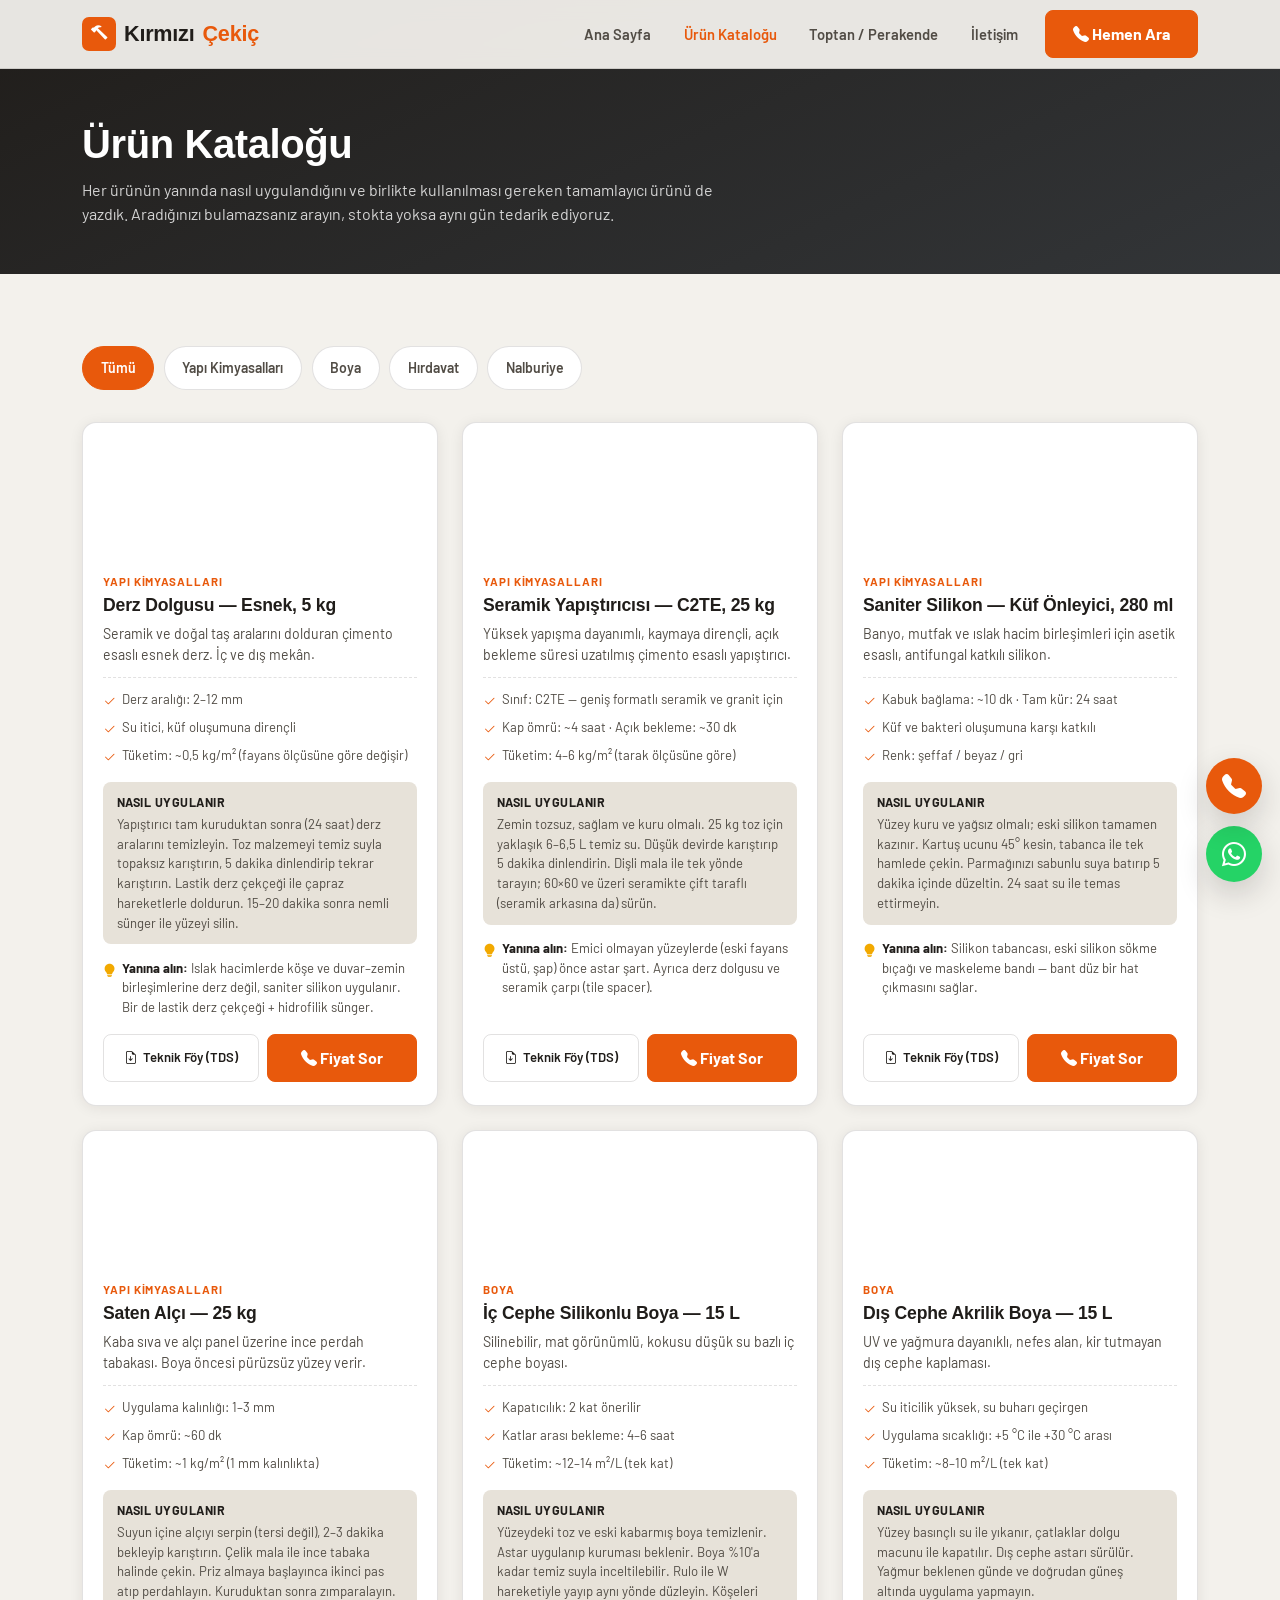
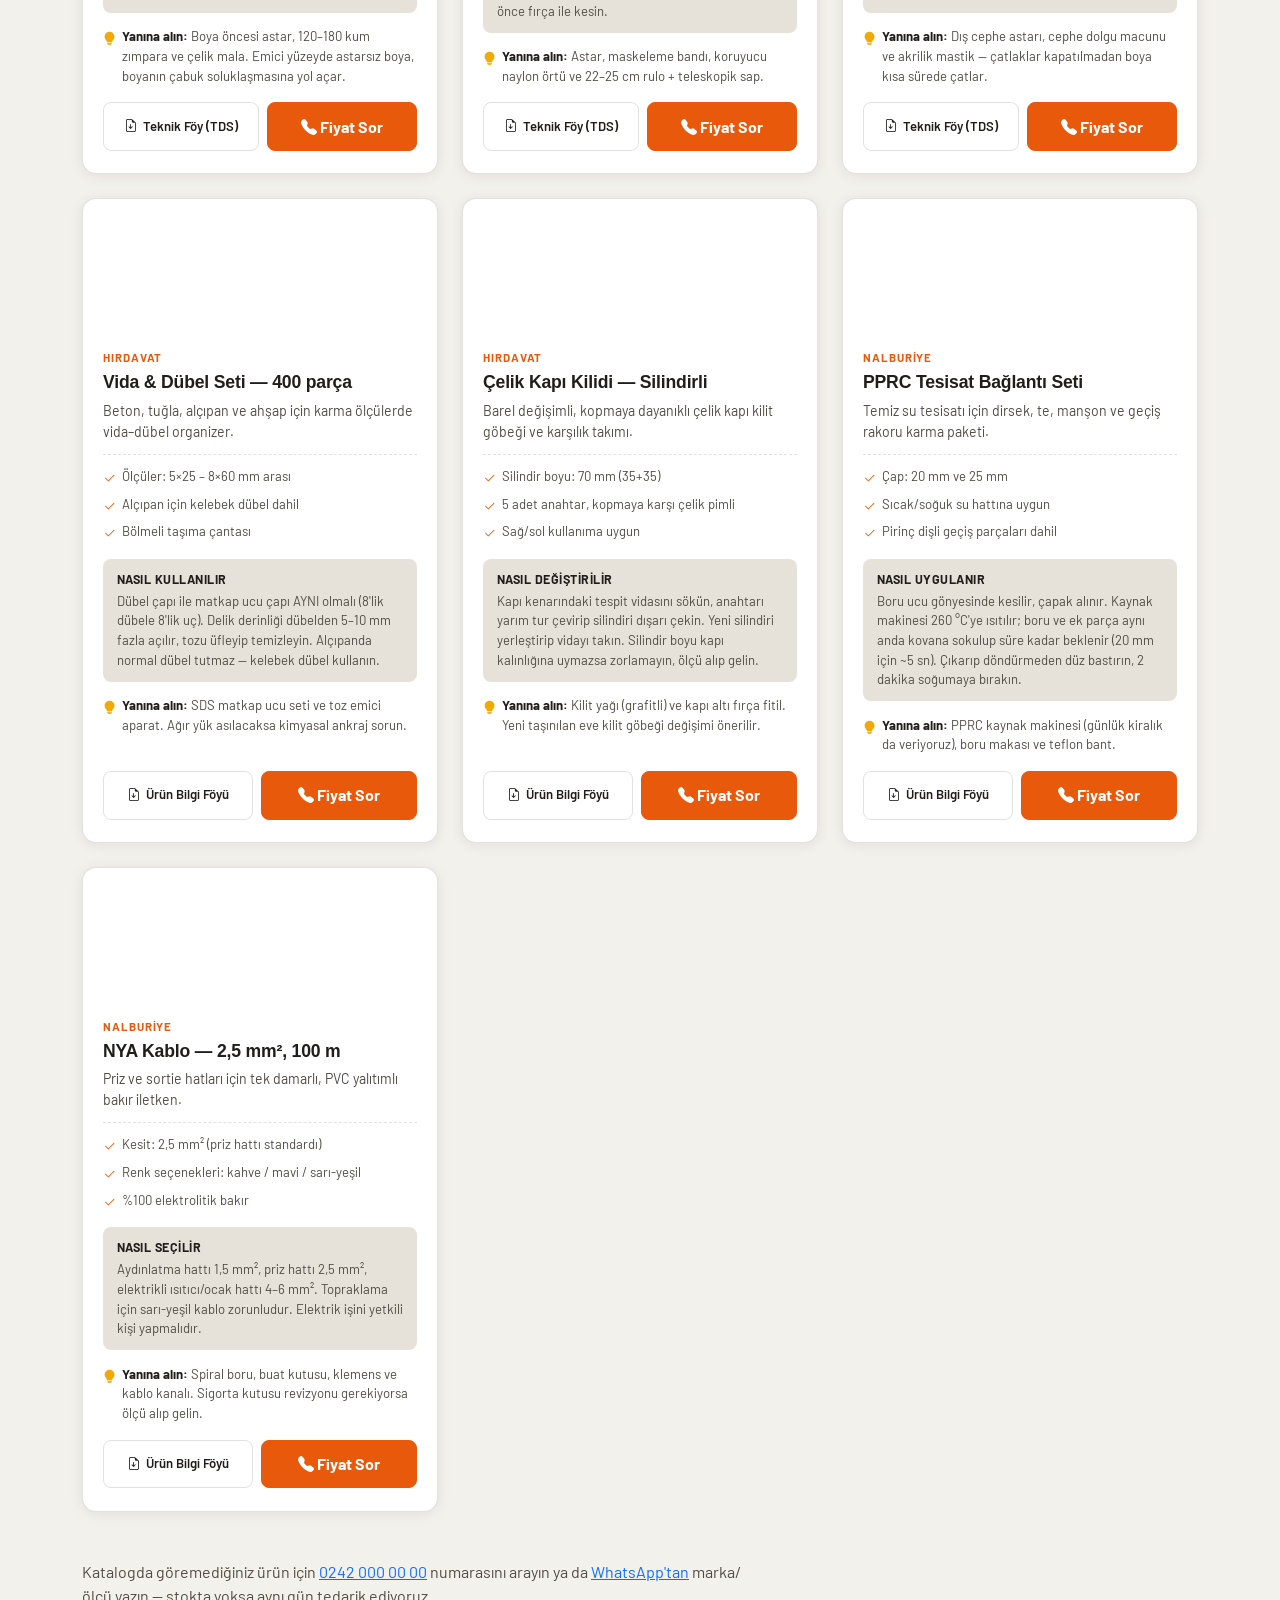
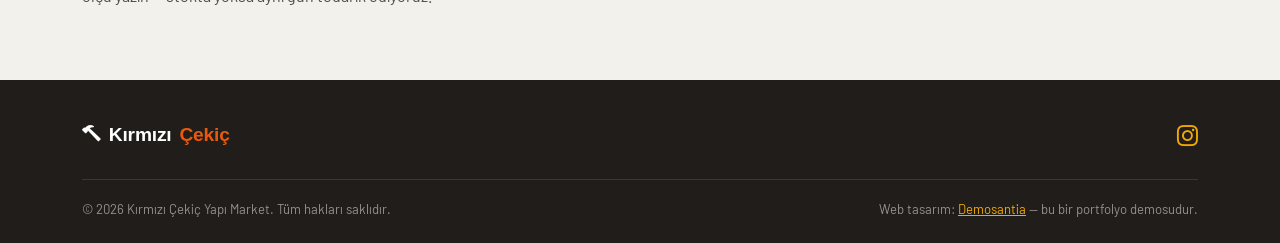
==== urunler.html @ 4e801d5c "Kirmizi Cekic Yapi Market — Standart paket demosu Demosantia portfolyo demosu, yapi malzemeleri / hi" ====
<!DOCTYPE html>
<html lang="tr">
<head>
  <!-- ============================================================
       ÜRÜN KATALOĞU — Standart paketin vitrini.
       Filtrelenebilir liste + her üründe kullanım talimatı +
       "yanına şunu da alın" çapraz satış önerisi.
       Filtre mantığı script.js "01" bölümünde (data-category).
       ============================================================ -->
  <meta charset="UTF-8" />
  <meta name="viewport" content="width=device-width, initial-scale=1.0" />
  <title>Ürün Kataloğu | Kırmızı Çekiç Yapı Market</title>
  <meta name="description" content="Yapı kimyasalları, boya, hırdavat ve nalburiye ürünleri. Her üründe kullanım talimatı, tüketim bilgisi ve birlikte kullanılan tamamlayıcı ürün önerisi." />
  <meta name="robots" content="index, follow" />
  <link rel="canonical" href="https://regular07.github.io/demo-yapimalzeme/urunler.html" />

  <meta property="og:type" content="website" />
  <meta property="og:site_name" content="Kırmızı Çekiç Yapı Market" />
  <meta property="og:title" content="Ürün Kataloğu | Kırmızı Çekiç Yapı Market" />
  <meta property="og:description" content="Yapı kimyasalları, boya, hırdavat ve nalburiye. Kullanım talimatlı ürün kataloğu." />
  <meta property="og:image" content="https://regular07.github.io/demo-yapimalzeme/assets/img/hero.jpg" />
  <meta property="og:url" content="https://regular07.github.io/demo-yapimalzeme/urunler.html" />
  <meta property="og:locale" content="tr_TR" />
  <meta name="twitter:card" content="summary_large_image" />
  <meta name="twitter:title" content="Ürün Kataloğu | Kırmızı Çekiç Yapı Market" />
  <meta name="twitter:description" content="Kullanım talimatlı yapı malzemesi kataloğu." />
  <meta name="twitter:image" content="https://regular07.github.io/demo-yapimalzeme/assets/img/hero.jpg" />

  <link rel="icon" href="data:image/svg+xml,%3Csvg xmlns='http://www.w3.org/2000/svg' viewBox='0 0 100 100'%3E%3Crect width='100' height='100' rx='20' fill='%23201d1a'/%3E%3Ctext x='50' y='68' font-size='54' text-anchor='middle' fill='%23e8590c' font-family='Georgia,serif'%3EK%3C/text%3E%3C/svg%3E" />

  <link href="https://cdn.jsdelivr.net/npm/bootstrap@5.3.3/dist/css/bootstrap.min.css" rel="stylesheet" />
  <link href="https://cdn.jsdelivr.net/npm/bootstrap-icons@1.11.3/font/bootstrap-icons.min.css" rel="stylesheet" />
  <link href="https://fonts.googleapis.com/css2?family=Barlow:wght@400;500;600;700;800&display=swap" rel="stylesheet" />
  <link rel="stylesheet" href="style.css?v=1" />
</head>
<body>

  <nav class="navbar navbar-expand-lg fixed-top" id="mainNavbar">
    <div class="container">
      <a class="navbar-brand" href="index.html"><span class="brand-icon"><i class="bi bi-hammer"></i></span>Kırmızı <span class="hl">Çekiç</span></a>
      <button class="navbar-toggler" type="button" data-bs-toggle="collapse"
              data-bs-target="#navbarContent" aria-controls="navbarContent"
              aria-expanded="false" aria-label="Menüyü aç/kapat">
        <span class="navbar-toggler-icon"></span>
      </button>
      <div class="collapse navbar-collapse" id="navbarContent">
        <ul class="navbar-nav ms-auto align-items-lg-center gap-lg-1">
          <li class="nav-item"><a class="nav-link" href="index.html">Ana Sayfa</a></li>
          <li class="nav-item"><a class="nav-link active" aria-current="page" href="urunler.html">Ürün Kataloğu</a></li>
          <li class="nav-item"><a class="nav-link" href="index.html#toptan-perakende">Toptan / Perakende</a></li>
          <li class="nav-item"><a class="nav-link" href="index.html#iletisim">İletişim</a></li>
          <li class="nav-item">
            <a class="btn btn-brand ms-lg-2" href="tel:+902420000000"><i class="bi bi-telephone-fill"></i> Hemen Ara</a>
          </li>
        </ul>
      </div>
    </div>
  </nav>

  <main id="icerik">

    <header class="page-head">
      <div class="container">
        <h1>Ürün Kataloğu</h1>
        <p>Her ürünün yanında nasıl uygulandığını ve birlikte kullanılması gereken tamamlayıcı ürünü de yazdık. Aradığınızı bulamazsanız arayın, stokta yoksa aynı gün tedarik ediyoruz.</p>
      </div>
    </header>

    <section class="section" id="katalog">
      <div class="container">

        <!-- Filtre çubuğu. data-filter değerleri script.js'teki kategorilerle birebir. -->
        <div class="filter-bar" role="group" aria-label="Ürün kategorisi filtresi">
          <button class="filter-btn active" data-filter="tumu">Tümü</button>
          <button class="filter-btn" data-filter="kimyasal">Yapı Kimyasalları</button>
          <button class="filter-btn" data-filter="boya">Boya</button>
          <button class="filter-btn" data-filter="hirdavat">Hırdavat</button>
          <button class="filter-btn" data-filter="nalbur">Nalburiye</button>
        </div>

        <div class="row g-4" id="urunListesi">

          <!-- ---------- YAPI KİMYASALLARI ---------- -->
          <div class="col-12 col-md-6 col-lg-4 product-col">
            <article class="product-card" data-category="kimyasal">
              <div class="product-visual"><i class="bi bi-grid-3x3-gap-fill"></i></div>
              <div class="product-body">
                <span class="product-cat-tag">Yapı Kimyasalları</span>
                <h2 class="product-name">Derz Dolgusu — Esnek, 5 kg</h2>
                <p class="product-desc">Seramik ve doğal taş aralarını dolduran çimento esaslı esnek derz. İç ve dış mekân.</p>
                <ul class="product-specs">
                  <li><i class="bi bi-check2"></i> Derz aralığı: 2–12 mm</li>
                  <li><i class="bi bi-check2"></i> Su itici, küf oluşumuna dirençli</li>
                  <li><i class="bi bi-check2"></i> Tüketim: ~0,5 kg/m² (fayans ölçüsüne göre değişir)</li>
                </ul>
                <div class="product-usage">
                  <strong>Nasıl uygulanır</strong>
                  Yapıştırıcı tam kuruduktan sonra (24 saat) derz aralarını temizleyin. Toz malzemeyi temiz suyla topaksız karıştırın, 5 dakika dinlendirip tekrar karıştırın. Lastik derz çekçeği ile çapraz hareketlerle doldurun. 15–20 dakika sonra nemli sünger ile yüzeyi silin.
                </div>
                <p class="cross-sell"><i class="bi bi-lightbulb-fill"></i> <span><strong>Yanına alın:</strong> Islak hacimlerde köşe ve duvar–zemin birleşimlerine derz değil, saniter silikon uygulanır. Bir de lastik derz çekçeği + hidrofilik sünger.</span></p>
                <div class="product-actions">
                  <button class="btn-tds" data-tds><i class="bi bi-file-earmark-arrow-down"></i> Teknik Föy (TDS)</button>
                  <a class="btn btn-brand flex-grow-1" href="tel:+902420000000"><i class="bi bi-telephone-fill"></i> Fiyat Sor</a>
                </div>
              </div>
            </article>
          </div>

          <div class="col-12 col-md-6 col-lg-4 product-col">
            <article class="product-card" data-category="kimyasal">
              <div class="product-visual"><i class="bi bi-bricks"></i></div>
              <div class="product-body">
                <span class="product-cat-tag">Yapı Kimyasalları</span>
                <h2 class="product-name">Seramik Yapıştırıcısı — C2TE, 25 kg</h2>
                <p class="product-desc">Yüksek yapışma dayanımlı, kaymaya dirençli, açık bekleme süresi uzatılmış çimento esaslı yapıştırıcı.</p>
                <ul class="product-specs">
                  <li><i class="bi bi-check2"></i> Sınıf: C2TE — geniş formatlı seramik ve granit için</li>
                  <li><i class="bi bi-check2"></i> Kap ömrü: ~4 saat · Açık bekleme: ~30 dk</li>
                  <li><i class="bi bi-check2"></i> Tüketim: 4–6 kg/m² (tarak ölçüsüne göre)</li>
                </ul>
                <div class="product-usage">
                  <strong>Nasıl uygulanır</strong>
                  Zemin tozsuz, sağlam ve kuru olmalı. 25 kg toz için yaklaşık 6–6,5 L temiz su. Düşük devirde karıştırıp 5 dakika dinlendirin. Dişli mala ile tek yönde tarayın; 60×60 ve üzeri seramikte çift taraflı (seramik arkasına da) sürün.
                </div>
                <p class="cross-sell"><i class="bi bi-lightbulb-fill"></i> <span><strong>Yanına alın:</strong> Emici olmayan yüzeylerde (eski fayans üstü, şap) önce astar şart. Ayrıca derz dolgusu ve seramik çarpı (tile spacer).</span></p>
                <div class="product-actions">
                  <button class="btn-tds" data-tds><i class="bi bi-file-earmark-arrow-down"></i> Teknik Föy (TDS)</button>
                  <a class="btn btn-brand flex-grow-1" href="tel:+902420000000"><i class="bi bi-telephone-fill"></i> Fiyat Sor</a>
                </div>
              </div>
            </article>
          </div>

          <div class="col-12 col-md-6 col-lg-4 product-col">
            <article class="product-card" data-category="kimyasal">
              <div class="product-visual"><i class="bi bi-droplet-half"></i></div>
              <div class="product-body">
                <span class="product-cat-tag">Yapı Kimyasalları</span>
                <h2 class="product-name">Saniter Silikon — Küf Önleyici, 280 ml</h2>
                <p class="product-desc">Banyo, mutfak ve ıslak hacim birleşimleri için asetik esaslı, antifungal katkılı silikon.</p>
                <ul class="product-specs">
                  <li><i class="bi bi-check2"></i> Kabuk bağlama: ~10 dk · Tam kür: 24 saat</li>
                  <li><i class="bi bi-check2"></i> Küf ve bakteri oluşumuna karşı katkılı</li>
                  <li><i class="bi bi-check2"></i> Renk: şeffaf / beyaz / gri</li>
                </ul>
                <div class="product-usage">
                  <strong>Nasıl uygulanır</strong>
                  Yüzey kuru ve yağsız olmalı; eski silikon tamamen kazınır. Kartuş ucunu 45° kesin, tabanca ile tek hamlede çekin. Parmağınızı sabunlu suya batırıp 5 dakika içinde düzeltin. 24 saat su ile temas ettirmeyin.
                </div>
                <p class="cross-sell"><i class="bi bi-lightbulb-fill"></i> <span><strong>Yanına alın:</strong> Silikon tabancası, eski silikon sökme bıçağı ve maskeleme bandı — bant düz bir hat çıkmasını sağlar.</span></p>
                <div class="product-actions">
                  <button class="btn-tds" data-tds><i class="bi bi-file-earmark-arrow-down"></i> Teknik Föy (TDS)</button>
                  <a class="btn btn-brand flex-grow-1" href="tel:+902420000000"><i class="bi bi-telephone-fill"></i> Fiyat Sor</a>
                </div>
              </div>
            </article>
          </div>

          <div class="col-12 col-md-6 col-lg-4 product-col">
            <article class="product-card" data-category="kimyasal">
              <div class="product-visual"><i class="bi bi-layers-fill"></i></div>
              <div class="product-body">
                <span class="product-cat-tag">Yapı Kimyasalları</span>
                <h2 class="product-name">Saten Alçı — 25 kg</h2>
                <p class="product-desc">Kaba sıva ve alçı panel üzerine ince perdah tabakası. Boya öncesi pürüzsüz yüzey verir.</p>
                <ul class="product-specs">
                  <li><i class="bi bi-check2"></i> Uygulama kalınlığı: 1–3 mm</li>
                  <li><i class="bi bi-check2"></i> Kap ömrü: ~60 dk</li>
                  <li><i class="bi bi-check2"></i> Tüketim: ~1 kg/m² (1 mm kalınlıkta)</li>
                </ul>
                <div class="product-usage">
                  <strong>Nasıl uygulanır</strong>
                  Suyun içine alçıyı serpin (tersi değil), 2–3 dakika bekleyip karıştırın. Çelik mala ile ince tabaka halinde çekin. Priz almaya başlayınca ikinci pas atıp perdahlayın. Kuruduktan sonra zımparalayın.
                </div>
                <p class="cross-sell"><i class="bi bi-lightbulb-fill"></i> <span><strong>Yanına alın:</strong> Boya öncesi astar, 120–180 kum zımpara ve çelik mala. Emici yüzeyde astarsız boya, boyanın çabuk soluklaşmasına yol açar.</span></p>
                <div class="product-actions">
                  <button class="btn-tds" data-tds><i class="bi bi-file-earmark-arrow-down"></i> Teknik Föy (TDS)</button>
                  <a class="btn btn-brand flex-grow-1" href="tel:+902420000000"><i class="bi bi-telephone-fill"></i> Fiyat Sor</a>
                </div>
              </div>
            </article>
          </div>

          <!-- ---------- BOYA ---------- -->
          <div class="col-12 col-md-6 col-lg-4 product-col">
            <article class="product-card" data-category="boya">
              <div class="product-visual"><i class="bi bi-paint-bucket"></i></div>
              <div class="product-body">
                <span class="product-cat-tag">Boya</span>
                <h2 class="product-name">İç Cephe Silikonlu Boya — 15 L</h2>
                <p class="product-desc">Silinebilir, mat görünümlü, kokusu düşük su bazlı iç cephe boyası.</p>
                <ul class="product-specs">
                  <li><i class="bi bi-check2"></i> Kapatıcılık: 2 kat önerilir</li>
                  <li><i class="bi bi-check2"></i> Katlar arası bekleme: 4–6 saat</li>
                  <li><i class="bi bi-check2"></i> Tüketim: ~12–14 m²/L (tek kat)</li>
                </ul>
                <div class="product-usage">
                  <strong>Nasıl uygulanır</strong>
                  Yüzeydeki toz ve eski kabarmış boya temizlenir. Astar uygulanıp kuruması beklenir. Boya %10'a kadar temiz suyla inceltilebilir. Rulo ile W hareketiyle yayıp aynı yönde düzleyin. Köşeleri önce fırça ile kesin.
                </div>
                <p class="cross-sell"><i class="bi bi-lightbulb-fill"></i> <span><strong>Yanına alın:</strong> Astar, maskeleme bandı, koruyucu naylon örtü ve 22–25 cm rulo + teleskopik sap.</span></p>
                <div class="product-actions">
                  <button class="btn-tds" data-tds><i class="bi bi-file-earmark-arrow-down"></i> Teknik Föy (TDS)</button>
                  <a class="btn btn-brand flex-grow-1" href="tel:+902420000000"><i class="bi bi-telephone-fill"></i> Fiyat Sor</a>
                </div>
              </div>
            </article>
          </div>

          <div class="col-12 col-md-6 col-lg-4 product-col">
            <article class="product-card" data-category="boya">
              <div class="product-visual"><i class="bi bi-brush-fill"></i></div>
              <div class="product-body">
                <span class="product-cat-tag">Boya</span>
                <h2 class="product-name">Dış Cephe Akrilik Boya — 15 L</h2>
                <p class="product-desc">UV ve yağmura dayanıklı, nefes alan, kir tutmayan dış cephe kaplaması.</p>
                <ul class="product-specs">
                  <li><i class="bi bi-check2"></i> Su iticilik yüksek, su buharı geçirgen</li>
                  <li><i class="bi bi-check2"></i> Uygulama sıcaklığı: +5 °C ile +30 °C arası</li>
                  <li><i class="bi bi-check2"></i> Tüketim: ~8–10 m²/L (tek kat)</li>
                </ul>
                <div class="product-usage">
                  <strong>Nasıl uygulanır</strong>
                  Yüzey basınçlı su ile yıkanır, çatlaklar dolgu macunu ile kapatılır. Dış cephe astarı sürülür. Yağmur beklenen günde ve doğrudan güneş altında uygulama yapmayın.
                </div>
                <p class="cross-sell"><i class="bi bi-lightbulb-fill"></i> <span><strong>Yanına alın:</strong> Dış cephe astarı, cephe dolgu macunu ve akrilik mastik — çatlaklar kapatılmadan boya kısa sürede çatlar.</span></p>
                <div class="product-actions">
                  <button class="btn-tds" data-tds><i class="bi bi-file-earmark-arrow-down"></i> Teknik Föy (TDS)</button>
                  <a class="btn btn-brand flex-grow-1" href="tel:+902420000000"><i class="bi bi-telephone-fill"></i> Fiyat Sor</a>
                </div>
              </div>
            </article>
          </div>

          <!-- ---------- HIRDAVAT ---------- -->
          <div class="col-12 col-md-6 col-lg-4 product-col">
            <article class="product-card" data-category="hirdavat">
              <div class="product-visual"><i class="bi bi-tools"></i></div>
              <div class="product-body">
                <span class="product-cat-tag">Hırdavat</span>
                <h2 class="product-name">Vida & Dübel Seti — 400 parça</h2>
                <p class="product-desc">Beton, tuğla, alçıpan ve ahşap için karma ölçülerde vida–dübel organizer.</p>
                <ul class="product-specs">
                  <li><i class="bi bi-check2"></i> Ölçüler: 5×25 – 8×60 mm arası</li>
                  <li><i class="bi bi-check2"></i> Alçıpan için kelebek dübel dahil</li>
                  <li><i class="bi bi-check2"></i> Bölmeli taşıma çantası</li>
                </ul>
                <div class="product-usage">
                  <strong>Nasıl kullanılır</strong>
                  Dübel çapı ile matkap ucu çapı AYNI olmalı (8'lik dübele 8'lik uç). Delik derinliği dübelden 5–10 mm fazla açılır, tozu üfleyip temizleyin. Alçıpanda normal dübel tutmaz — kelebek dübel kullanın.
                </div>
                <p class="cross-sell"><i class="bi bi-lightbulb-fill"></i> <span><strong>Yanına alın:</strong> SDS matkap ucu seti ve toz emici aparat. Ağır yük asılacaksa kimyasal ankraj sorun.</span></p>
                <div class="product-actions">
                  <button class="btn-tds" data-tds><i class="bi bi-file-earmark-arrow-down"></i> Ürün Bilgi Föyü</button>
                  <a class="btn btn-brand flex-grow-1" href="tel:+902420000000"><i class="bi bi-telephone-fill"></i> Fiyat Sor</a>
                </div>
              </div>
            </article>
          </div>

          <div class="col-12 col-md-6 col-lg-4 product-col">
            <article class="product-card" data-category="hirdavat">
              <div class="product-visual"><i class="bi bi-door-closed-fill"></i></div>
              <div class="product-body">
                <span class="product-cat-tag">Hırdavat</span>
                <h2 class="product-name">Çelik Kapı Kilidi — Silindirli</h2>
                <p class="product-desc">Barel değişimli, kopmaya dayanıklı çelik kapı kilit göbeği ve karşılık takımı.</p>
                <ul class="product-specs">
                  <li><i class="bi bi-check2"></i> Silindir boyu: 70 mm (35+35)</li>
                  <li><i class="bi bi-check2"></i> 5 adet anahtar, kopmaya karşı çelik pimli</li>
                  <li><i class="bi bi-check2"></i> Sağ/sol kullanıma uygun</li>
                </ul>
                <div class="product-usage">
                  <strong>Nasıl değiştirilir</strong>
                  Kapı kenarındaki tespit vidasını sökün, anahtarı yarım tur çevirip silindiri dışarı çekin. Yeni silindiri yerleştirip vidayı takın. Silindir boyu kapı kalınlığına uymazsa zorlamayın, ölçü alıp gelin.
                </div>
                <p class="cross-sell"><i class="bi bi-lightbulb-fill"></i> <span><strong>Yanına alın:</strong> Kilit yağı (grafitli) ve kapı altı fırça fitil. Yeni taşınılan eve kilit göbeği değişimi önerilir.</span></p>
                <div class="product-actions">
                  <button class="btn-tds" data-tds><i class="bi bi-file-earmark-arrow-down"></i> Ürün Bilgi Föyü</button>
                  <a class="btn btn-brand flex-grow-1" href="tel:+902420000000"><i class="bi bi-telephone-fill"></i> Fiyat Sor</a>
                </div>
              </div>
            </article>
          </div>

          <!-- ---------- NALBURİYE ---------- -->
          <div class="col-12 col-md-6 col-lg-4 product-col">
            <article class="product-card" data-category="nalbur">
              <div class="product-visual"><i class="bi bi-wrench-adjustable"></i></div>
              <div class="product-body">
                <span class="product-cat-tag">Nalburiye</span>
                <h2 class="product-name">PPRC Tesisat Bağlantı Seti</h2>
                <p class="product-desc">Temiz su tesisatı için dirsek, te, manşon ve geçiş rakoru karma paketi.</p>
                <ul class="product-specs">
                  <li><i class="bi bi-check2"></i> Çap: 20 mm ve 25 mm</li>
                  <li><i class="bi bi-check2"></i> Sıcak/soğuk su hattına uygun</li>
                  <li><i class="bi bi-check2"></i> Pirinç dişli geçiş parçaları dahil</li>
                </ul>
                <div class="product-usage">
                  <strong>Nasıl uygulanır</strong>
                  Boru ucu gönyesinde kesilir, çapak alınır. Kaynak makinesi 260 °C'ye ısıtılır; boru ve ek parça aynı anda kovana sokulup süre kadar beklenir (20 mm için ~5 sn). Çıkarıp döndürmeden düz bastırın, 2 dakika soğumaya bırakın.
                </div>
                <p class="cross-sell"><i class="bi bi-lightbulb-fill"></i> <span><strong>Yanına alın:</strong> PPRC kaynak makinesi (günlük kiralık da veriyoruz), boru makası ve teflon bant.</span></p>
                <div class="product-actions">
                  <button class="btn-tds" data-tds><i class="bi bi-file-earmark-arrow-down"></i> Ürün Bilgi Föyü</button>
                  <a class="btn btn-brand flex-grow-1" href="tel:+902420000000"><i class="bi bi-telephone-fill"></i> Fiyat Sor</a>
                </div>
              </div>
            </article>
          </div>

          <div class="col-12 col-md-6 col-lg-4 product-col">
            <article class="product-card" data-category="nalbur">
              <div class="product-visual"><i class="bi bi-lightning-charge-fill"></i></div>
              <div class="product-body">
                <span class="product-cat-tag">Nalburiye</span>
                <h2 class="product-name">NYA Kablo — 2,5 mm², 100 m</h2>
                <p class="product-desc">Priz ve sortie hatları için tek damarlı, PVC yalıtımlı bakır iletken.</p>
                <ul class="product-specs">
                  <li><i class="bi bi-check2"></i> Kesit: 2,5 mm² (priz hattı standardı)</li>
                  <li><i class="bi bi-check2"></i> Renk seçenekleri: kahve / mavi / sarı-yeşil</li>
                  <li><i class="bi bi-check2"></i> %100 elektrolitik bakır</li>
                </ul>
                <div class="product-usage">
                  <strong>Nasıl seçilir</strong>
                  Aydınlatma hattı 1,5 mm², priz hattı 2,5 mm², elektrikli ısıtıcı/ocak hattı 4–6 mm². Topraklama için sarı-yeşil kablo zorunludur. Elektrik işini yetkili kişi yapmalıdır.
                </div>
                <p class="cross-sell"><i class="bi bi-lightbulb-fill"></i> <span><strong>Yanına alın:</strong> Spiral boru, buat kutusu, klemens ve kablo kanalı. Sigorta kutusu revizyonu gerekiyorsa ölçü alıp gelin.</span></p>
                <div class="product-actions">
                  <button class="btn-tds" data-tds><i class="bi bi-file-earmark-arrow-down"></i> Ürün Bilgi Föyü</button>
                  <a class="btn btn-brand flex-grow-1" href="tel:+902420000000"><i class="bi bi-telephone-fill"></i> Fiyat Sor</a>
                </div>
              </div>
            </article>
          </div>

        </div>

        <p class="sec-lead mt-5 mb-0">
          Katalogda göremediğiniz ürün için <a href="tel:+902420000000">0242 000 00 00</a> numarasını arayın ya da
          <a href="https://wa.me/905350000000" target="_blank" rel="noopener">WhatsApp'tan</a> marka/ölçü yazın —
          stokta yoksa aynı gün tedarik ediyoruz.
        </p>

      </div>
    </section>

  </main>

  <footer id="footer">
    <div class="container">
      <div class="row g-3 align-items-center">
        <div class="col-12 col-md-6">
          <span class="footer-brand"><i class="bi bi-hammer"></i> Kırmızı <span class="hl">Çekiç</span></span>
        </div>
        <div class="col-12 col-md-6 text-md-end">
          <a href="https://instagram.com/" target="_blank" rel="noopener" aria-label="Instagram" class="text-decoration-none" style="color: var(--yellow); font-size: 1.3rem;"><i class="bi bi-instagram"></i></a>
        </div>
      </div>
      <div class="footer-bottom">
        <span>© 2026 Kırmızı Çekiç Yapı Market. Tüm hakları saklıdır.</span>
        <span>Web tasarım: <a href="#" style="color: var(--yellow);">Demosantia</a> — bu bir portfolyo demosudur.</span>
      </div>
    </div>
  </footer>

  <!-- Sağ altta sabit hızlı erişim butonları -->
  <a href="https://wa.me/905350000000" target="_blank" rel="noopener" id="whatsappFab" aria-label="WhatsApp ile yaz">
    <i class="bi bi-whatsapp"></i>
  </a>
  <a href="tel:+902420000000" id="callFab" aria-label="Hemen ara">
    <i class="bi bi-telephone-fill"></i>
  </a>
  <button id="scrollTop" aria-label="Yukarı çık"><i class="bi bi-arrow-up"></i></button>

  <!-- Teknik föy butonuna basılınca çıkan demo uyarısı -->
  <div class="toast-container position-fixed bottom-0 start-50 translate-middle-x p-3">
    <div id="demoToast" class="toast align-items-center text-bg-dark border-0" role="alert" aria-live="assertive" aria-atomic="true">
      <div class="d-flex">
        <div class="toast-body"><i class="bi bi-info-circle-fill" style="color: var(--yellow);"></i> Demo sitede dosya bağlı değildir.</div>
        <button type="button" class="btn-close btn-close-white me-2 m-auto" data-bs-dismiss="toast" aria-label="Kapat"></button>
      </div>
    </div>
  </div>

  <script src="https://cdn.jsdelivr.net/npm/bootstrap@5.3.3/dist/js/bootstrap.bundle.min.js"></script>
  <script src="script.js"></script>
</body>
</html>
---- style.css ----
/* ============================================================
   Kırmızı Çekiç Yapı Market — style.css
   Bootstrap 5.3 CDN üzerine kurulu, "Standart paket" teması.
   Sıra: bu dosya HTML'lerde bootstrap.min.css'ten SONRA yüklenir,
   böylece kurallarımız Bootstrap varsayılanlarını ezebilir.

   İÇİNDEKİLER
   01. Renk & font değişkenleri
   02. Taşma önleme (mobil yatay scroll kesin engellensin)
   03. Navbar
   04. Hero
   05. Hakkımızda / güven rozetleri
   06. Kategori kartları
   07. Ürün kataloğu + filtre butonları
   08. Toptan / Perakende sekmeleri
   09. İletişim / footer
   10. Sabit butonlar (WhatsApp / Ara / scroll-top)
   11. Toast bildirimi (TDS indirme demo uyarısı)
   12. Sayfa başlığı (iç sayfalar) + responsive ince ayarlar
   ============================================================ */

/* ============================================================
   01. Renk & Font Değişkenleri
   Kimlik: endüstriyel / hırdavat. Çelik grisi zemin + güvenlik
   turuncusu vurgu. Sarı sadece ufak "dikkat" detaylarında.
   ============================================================ */
:root {
  --ink: #201d1a;          /* neredeyse siyah, sıcak antrasit */
  --steel: #3a3f44;        /* çelik gri */
  --steel-light: #5a6067;
  --orange: #e8590c;       /* ana vurgu rengi — güvenlik turuncusu */
  --orange-dark: #c94a08;
  --yellow: #f2a900;       /* ikincil vurgu — dikkat sarısı, az kullan */
  --bg: #f3f1ec;           /* zemin — sıcak beton grisi */
  --bg-2: #e7e2d9;
  --paper: #ffffff;
  --txt-mid: #514c45;
  --txt-light: #857e73;
  --border: rgba(32, 29, 26, 0.13);
  --radius: 14px;
  --radius-sm: 8px;
  --shadow-sm: 0 2px 14px rgba(32, 29, 26, 0.08);
  --shadow-md: 0 12px 30px rgba(32, 29, 26, 0.18);
  --tr: 0.25s ease;

  --bs-primary: var(--orange);
  --bs-primary-rgb: 232, 89, 12;
  --bs-body-font-family: 'Barlow', sans-serif;
  --bs-body-color: var(--ink);
  --bs-link-color: var(--orange);
  --bs-link-hover-color: var(--orange-dark);
}

h1, h2, h3, .navbar-brand, .footer-brand {
  font-family: 'Barlow Condensed', sans-serif;
  font-weight: 700;
  letter-spacing: -0.01em;
}

/* ============================================================
   02. Taşma Önleme
   box-sizing + html/body overflow-x:hidden ikilisi: dar ekranda
   (360px/390px) yatay kaydırma çubuğu KESİNLİKLE çıkmasın diye.
   ============================================================ */
*, *::before, *::after { box-sizing: border-box; }

html {
  scroll-behavior: smooth;
  width: 100%;
  overflow-x: hidden;
}
body {
  overflow-x: hidden;
  width: 100%;
  position: relative;
  background: var(--bg);
}
img { max-width: 100%; height: auto; }

.section { padding: 4.5rem 0; }
.section.alt { background: var(--bg-2); }

.sec-eyebrow {
  font-size: 0.78rem;
  letter-spacing: 0.14em;
  text-transform: uppercase;
  color: var(--orange);
  font-weight: 700;
  margin-bottom: 0.5rem;
}
.sec-title {
  font-size: clamp(1.7rem, 4vw, 2.4rem);
  margin-bottom: 1.5rem;
}
.sec-lead { color: var(--txt-mid); max-width: 660px; }

.btn-brand {
  background: var(--orange);
  border-color: var(--orange);
  color: #fff;
  font-weight: 700;
  border-radius: 8px;
  padding: 0.7rem 1.7rem;
  min-height: 44px;
  transition: transform var(--tr), box-shadow var(--tr), background var(--tr);
}
.btn-brand:hover {
  background: var(--orange-dark);
  border-color: var(--orange-dark);
  color: #fff;
  transform: translateY(-2px);
  box-shadow: var(--shadow-md);
}
.btn-outline-brand {
  border: 1.5px solid rgba(255,255,255,0.75);
  color: #fff;
  border-radius: 8px;
  padding: 0.7rem 1.7rem;
  min-height: 44px;
  font-weight: 700;
  transition: all var(--tr);
}
.btn-outline-brand:hover { background: rgba(255,255,255,0.14); color: #fff; }

.btn-ghost-dark {
  border: 1.5px solid var(--border);
  color: var(--ink);
  border-radius: 8px;
  padding: 0.6rem 1.3rem;
  min-height: 44px;
  font-weight: 600;
  background: transparent;
  transition: all var(--tr);
}
.btn-ghost-dark:hover { background: var(--ink); color: #fff; border-color: var(--ink); }

/* ============================================================
   03. Navbar
   ============================================================ */
#mainNavbar {
  background: rgba(243, 241, 236, 0.95);
  backdrop-filter: blur(10px);
  -webkit-backdrop-filter: blur(10px);
  border-bottom: 1px solid var(--border);
  padding: 0.6rem 0;
  overflow-x: hidden;
  max-width: 100vw;
}
#mainNavbar .container { min-width: 0; }

.navbar-brand {
  font-weight: 800;
  font-size: 1.35rem;
  color: var(--ink) !important;
  min-width: 0;
  display: flex;
  align-items: center;
  gap: 0.5rem;
  overflow: hidden;
  text-overflow: ellipsis;
}
.navbar-brand .brand-icon {
  display: inline-flex;
  align-items: center;
  justify-content: center;
  width: 34px; height: 34px;
  border-radius: 7px;
  background: var(--orange);
  color: #fff;
  font-size: 1.05rem;
  flex-shrink: 0;
}
.navbar-brand span.hl { color: var(--orange); }

.navbar-nav .nav-link {
  color: var(--txt-mid);
  font-weight: 600;
  font-size: 0.92rem;
  padding: 0.6rem 0.9rem !important;
}
.navbar-nav .nav-link:hover,
.navbar-nav .nav-link.active { color: var(--orange); }

@media (max-width: 991.98px) {
  .navbar-collapse {
    background: var(--paper);
    margin-top: 0.75rem;
    padding: 0.5rem 1rem 1rem;
    border-radius: var(--radius-sm);
    box-shadow: var(--shadow-sm);
  }
  .navbar-nav .btn-brand { margin-top: 0.5rem; display: inline-block; }
}

/* ============================================================
   04. Hero
   Su an FOTOGRAFSIZ calisiyor: gradyan + doku deseni yeterli.
   GORSEL EKLEMEK ICIN: assets/img/hero.jpg dosyasini koy ve
   asagidaki background-image satirinin sonuna
       , url('assets/img/hero.jpg')
   ekle. (Dosya yokken url() birakmak tarayici konsoluna 404
   yaziyordu — demo musteriye gosterildigi icin temizlendi.)
   ============================================================ */
#hero {
  position: relative;
  min-height: 88vh;
  min-height: 88svh;
  display: flex;
  align-items: center;
  overflow: hidden;
  padding: 7rem 0 4rem;
  margin: 0;
  background-color: var(--ink);
  background-image:
    linear-gradient(155deg, rgba(32,29,26,0.94), rgba(58,63,68,0.88) 55%, rgba(232,89,12,0.55) 140%);
  background-size: cover;
  background-position: center 40%;
  background-repeat: no-repeat;
  background-blend-mode: normal;
}
@media (max-width: 600px) {
  #hero { min-height: 100svh; }
}
.hero-overlay {
  position: absolute;
  inset: 0;
  z-index: 1;
  background:
    repeating-linear-gradient(135deg, rgba(255,255,255,0.03) 0 2px, transparent 2px 26px);
  pointer-events: none;
}
.hero-inner { position: relative; z-index: 2; max-width: 700px; }
.eyebrow {
  color: var(--yellow);
  font-size: 0.85rem;
  letter-spacing: 0.12em;
  margin-bottom: 1rem;
  font-weight: 700;
  text-transform: uppercase;
  display: inline-flex;
  align-items: center;
  gap: 0.4rem;
}
.hero-title { color: #fff; font-size: clamp(2rem, 6vw, 3.5rem); margin-bottom: 1.1rem; }
.hero-title .hl { color: var(--orange); }
.hero-sub { color: rgba(255,255,255,0.86); font-size: 1.08rem; max-width: 560px; margin-bottom: 2rem; }
.hero-btns { display: flex; flex-wrap: wrap; gap: 0.9rem; margin-bottom: 1.75rem; }
.hero-badges { display: flex; flex-wrap: wrap; gap: 0.6rem 1.4rem; }
.hero-badge { color: rgba(255,255,255,0.82); font-size: 0.88rem; display: inline-flex; align-items: center; gap: 0.4rem; }
.hero-badge i { color: var(--yellow); }

/* ============================================================
   05. Hakkımızda / Güven rozetleri
   ============================================================ */
.about-stats { display: flex; flex-wrap: wrap; gap: 2rem; margin-top: 1.5rem; }
.about-stat strong { display: block; font-family: 'Barlow Condensed', sans-serif; font-size: 1.9rem; color: var(--orange); font-weight: 800; }
.about-stat span { color: var(--txt-mid); font-size: 0.88rem; }

.about-visual {
  border-radius: var(--radius);
  overflow: hidden;
  background: linear-gradient(155deg, var(--steel), var(--ink) 130%);
  min-height: 260px;
  display: flex;
  align-items: center;
  justify-content: center;
  color: #fff;
  padding: 2rem;
  text-align: center;
  position: relative;
}
.about-visual::before {
  content: '';
  position: absolute; inset: 0;
  background: repeating-linear-gradient(45deg, rgba(232,89,12,0.12) 0 10px, transparent 10px 20px);
}
.about-visual .quote-mark { font-family: 'Barlow Condensed', sans-serif; font-size: 3.5rem; line-height: 1; color: var(--orange); position: relative; }
.about-visual p { font-size: 1.15rem; margin-top: 0.5rem; position: relative; font-weight: 500; }

/* ============================================================
   06. Kategori Kartları
   ============================================================ */
.cat-card {
  background: var(--paper);
  border: 1px solid var(--border);
  border-radius: var(--radius);
  padding: 1.75rem;
  height: 100%;
  transition: transform var(--tr), box-shadow var(--tr);
  text-decoration: none;
  display: block;
  color: var(--ink);
}
.cat-card:hover { transform: translateY(-4px); box-shadow: var(--shadow-md); color: var(--ink); }
.cat-icon {
  width: 54px; height: 54px;
  border-radius: 12px;
  display: flex; align-items: center; justify-content: center;
  font-size: 1.5rem;
  color: #fff;
  margin-bottom: 1rem;
}
.cat-card h3 { font-size: 1.25rem; margin-bottom: 0.5rem; }
.cat-card p { color: var(--txt-mid); font-size: 0.9rem; margin-bottom: 0; }
.cat-kimyasal .cat-icon { background: linear-gradient(150deg, var(--orange), var(--orange-dark)); }
.cat-boya .cat-icon { background: linear-gradient(150deg, #2f80c4, #1c5c92); }
.cat-hirdavat .cat-icon { background: linear-gradient(150deg, var(--steel), var(--ink)); }
.cat-nalbur .cat-icon { background: linear-gradient(150deg, var(--yellow), #c98700); }

/* ============================================================
   07. Ürün Kataloğu + Filtre Butonları
   ============================================================ */
.filter-bar {
  display: flex;
  flex-wrap: wrap;
  gap: 0.6rem;
  margin-bottom: 2rem;
}
.filter-btn {
  border: 1.5px solid var(--border);
  background: var(--paper);
  color: var(--txt-mid);
  padding: 0.55rem 1.1rem;
  border-radius: 50px;
  font-weight: 600;
  font-size: 0.88rem;
  min-height: 44px;
  transition: all var(--tr);
  cursor: pointer;
}
.filter-btn:hover { border-color: var(--orange); color: var(--orange); }
.filter-btn.active { background: var(--orange); border-color: var(--orange); color: #fff; }

.product-card {
  background: var(--paper);
  border: 1px solid var(--border);
  border-radius: var(--radius);
  overflow: hidden;
  height: 100%;
  display: flex;
  flex-direction: column;
  box-shadow: var(--shadow-sm);
  transition: box-shadow var(--tr), transform var(--tr);
}
.product-card:hover { box-shadow: var(--shadow-md); transform: translateY(-3px); }

.product-visual {
  height: 130px;
  position: relative;
  display: flex;
  align-items: center;
  justify-content: center;
  color: #fff;
  font-size: 2.1rem;
  overflow: hidden;
}
.product-visual::before {
  content: '';
  position: absolute; inset: 0;
  opacity: 0.95;
}
.product-visual i { position: relative; z-index: 1; }
.pv-kimyasal::before { background: linear-gradient(150deg, var(--orange), var(--orange-dark) 130%); }
.pv-boya::before { background: linear-gradient(150deg, #2f80c4, #163f61 130%); }
.pv-hirdavat::before { background: repeating-linear-gradient(135deg, var(--steel), var(--steel) 16px, #2b2f33 16px, #2b2f33 32px); }
.pv-nalbur::before { background: linear-gradient(150deg, var(--yellow), #a76d00 130%); }

.product-body { padding: 1.25rem 1.25rem 1.4rem; display: flex; flex-direction: column; flex-grow: 1; }
.product-cat-tag {
  font-size: 0.72rem;
  text-transform: uppercase;
  letter-spacing: 0.08em;
  font-weight: 700;
  color: var(--orange);
  margin-bottom: 0.35rem;
}
.product-name { font-size: 1.1rem; font-weight: 700; margin-bottom: 0.4rem; color: var(--ink); }
.product-desc { color: var(--txt-mid); font-size: 0.88rem; margin-bottom: 0.75rem; }

.product-specs {
  list-style: none;
  padding: 0;
  margin: 0 0 0.9rem;
  font-size: 0.82rem;
  color: var(--txt-mid);
  border-top: 1px dashed var(--border);
  padding-top: 0.75rem;
}
.product-specs li { display: flex; gap: 0.4rem; margin-bottom: 0.35rem; }
.product-specs li i { color: var(--orange); flex-shrink: 0; margin-top: 0.15rem; }
.product-specs li:last-child { margin-bottom: 0; }

.product-usage {
  background: var(--bg-2);
  border-radius: var(--radius-sm);
  padding: 0.7rem 0.85rem;
  font-size: 0.82rem;
  color: var(--txt-mid);
  margin-bottom: 0.9rem;
}
.product-usage strong { color: var(--ink); display: block; margin-bottom: 0.2rem; font-size: 0.78rem; text-transform: uppercase; letter-spacing: 0.04em; }

.cross-sell {
  font-size: 0.82rem;
  color: var(--txt-mid);
  margin-bottom: 1rem;
  display: flex;
  align-items: flex-start;
  gap: 0.4rem;
}
.cross-sell i { color: var(--yellow); margin-top: 0.15rem; flex-shrink: 0; }
.cross-sell strong { color: var(--ink); }

.product-actions { margin-top: auto; display: flex; flex-wrap: wrap; gap: 0.5rem; }
.btn-tds {
  border: 1.5px solid var(--border);
  background: transparent;
  color: var(--ink);
  padding: 0.55rem 0.9rem;
  border-radius: var(--radius-sm);
  font-weight: 600;
  font-size: 0.82rem;
  min-height: 44px;
  display: inline-flex;
  align-items: center;
  gap: 0.4rem;
  transition: all var(--tr);
  cursor: pointer;
  flex: 1 1 auto;
  justify-content: center;
}
.btn-tds:hover { border-color: var(--orange); color: var(--orange); }

/* ============================================================
   08. Toptan / Perakende Sekmeleri
   ============================================================ */
.trade-tabs { display: flex; gap: 0.6rem; margin-bottom: 1.75rem; flex-wrap: wrap; }
.trade-tab-btn {
  border: 1.5px solid var(--border);
  background: var(--paper);
  color: var(--txt-mid);
  padding: 0.65rem 1.4rem;
  border-radius: 50px;
  font-weight: 700;
  min-height: 44px;
  cursor: pointer;
  transition: all var(--tr);
}
.trade-tab-btn.active { background: var(--ink); border-color: var(--ink); color: #fff; }

.trade-panel {
  background: var(--paper);
  border: 1px solid var(--border);
  border-radius: var(--radius);
  padding: 2rem;
  box-shadow: var(--shadow-sm);
}
.trade-panel[hidden] { display: none; }
.trade-panel ul { padding-left: 1.2rem; color: var(--txt-mid); margin-bottom: 1.25rem; }
.trade-panel ul li { margin-bottom: 0.5rem; }
.trade-panel h3 { font-size: 1.35rem; margin-bottom: 0.75rem; }

/* ============================================================
   09. İletişim / Footer
   ============================================================ */
.contact-panel {
  background: var(--steel);
  color: var(--bg);
  border-radius: var(--radius);
  padding: 2.25rem;
}
.contact-panel h2 { color: #fff; }
.contact-list { list-style: none; padding: 0; margin: 1.25rem 0 1.75rem; }
.contact-list li { margin-bottom: 0.9rem; display: flex; align-items: center; gap: 0.7rem; color: rgba(243,241,236,0.88); }
.contact-list a { color: var(--yellow); font-weight: 600; }
.contact-list i { color: var(--yellow); width: 1.2em; text-align: center; }

.contact-cta { display: flex; flex-wrap: wrap; gap: 0.9rem; }

.map-frame {
  border-radius: var(--radius);
  overflow: hidden;
  border: 1px solid var(--border);
  box-shadow: var(--shadow-sm);
  min-height: 260px;
}
.map-frame iframe { width: 100%; height: 100%; min-height: 260px; border: 0; display: block; }

.hours-list { list-style: none; padding: 0; margin: 0; }
.hours-list li {
  display: flex;
  justify-content: space-between;
  padding: 0.6rem 0;
  border-bottom: 1px dashed var(--border);
  color: var(--txt-mid);
}
.hours-list li:last-child { border-bottom: none; }
.hours-list li strong { color: var(--ink); }
.hours-list li.today { color: var(--orange); font-weight: 700; }

#footer { background: var(--ink); color: var(--bg-2); padding: 2.5rem 0 1.5rem; }
.footer-brand { font-size: 1.2rem; color: #fff; font-weight: 800; display: inline-flex; align-items: center; gap: 0.5rem; }
.footer-brand span.hl { color: var(--orange); }
.footer-bottom {
  border-top: 1px solid rgba(243,241,236,0.12);
  margin-top: 1.75rem;
  padding-top: 1.25rem;
  display: flex;
  flex-wrap: wrap;
  justify-content: space-between;
  gap: 0.6rem;
  font-size: 0.82rem;
  color: rgba(243,241,236,0.55);
}

/* ============================================================
   10. Sabit Butonlar
   ============================================================ */
#whatsappFab, #callFab {
  position: fixed;
  right: 1.1rem;
  width: 56px; height: 56px;
  border-radius: 50%;
  display: flex; align-items: center; justify-content: center;
  font-size: 1.5rem;
  z-index: 999;
  box-shadow: var(--shadow-md);
  transition: transform var(--tr);
  color: #fff;
}
#whatsappFab { bottom: 1.1rem; background: #25d366; }
#callFab { bottom: 5.4rem; background: var(--orange); }
#whatsappFab:hover, #callFab:hover { color: #fff; transform: scale(1.07); }

#scrollTop {
  position: fixed;
  right: 1.1rem;
  bottom: 9.6rem;
  width: 42px; height: 42px;
  background: var(--ink);
  color: #fff;
  border: none;
  border-radius: 50%;
  display: none;
  align-items: center; justify-content: center;
  z-index: 998;
  box-shadow: var(--shadow-sm);
}
#scrollTop.visible { display: flex; }

/* ============================================================
   11. Toast Bildirimi (TDS indirme demo uyarısı)
   Bootstrap toast bileşeni kullanılıyor, JS ile tetikleniyor.
   ============================================================ */
.toast-container { z-index: 1080; }

/* ============================================================
   12. Sayfa Başlığı (iç sayfalar) + Responsive İnce Ayarlar
   ============================================================ */
.page-head {
  background: linear-gradient(155deg, var(--ink), var(--steel) 140%);
  color: #fff;
  padding: 7.5rem 0 3rem;
}
.page-head h1 { color: #fff; margin-bottom: 0.6rem; }
.page-head p { color: rgba(255,255,255,0.8); max-width: 640px; margin-bottom: 0; }
.breadcrumb-link { color: var(--yellow); font-weight: 600; text-decoration: none; font-size: 0.9rem; }
.breadcrumb-link:hover { color: #fff; }

@media (max-width: 480px) {
  .section { padding: 3.25rem 0; }
  #hero { padding: 6rem 0 3rem; }
  .hero-btns .btn { flex: 1 1 auto; text-align: center; }
  .page-head { padding: 6.5rem 0 2.5rem; }
  #whatsappFab, #callFab { width: 50px; height: 50px; font-size: 1.3rem; }
  .trade-panel { padding: 1.4rem; }
}
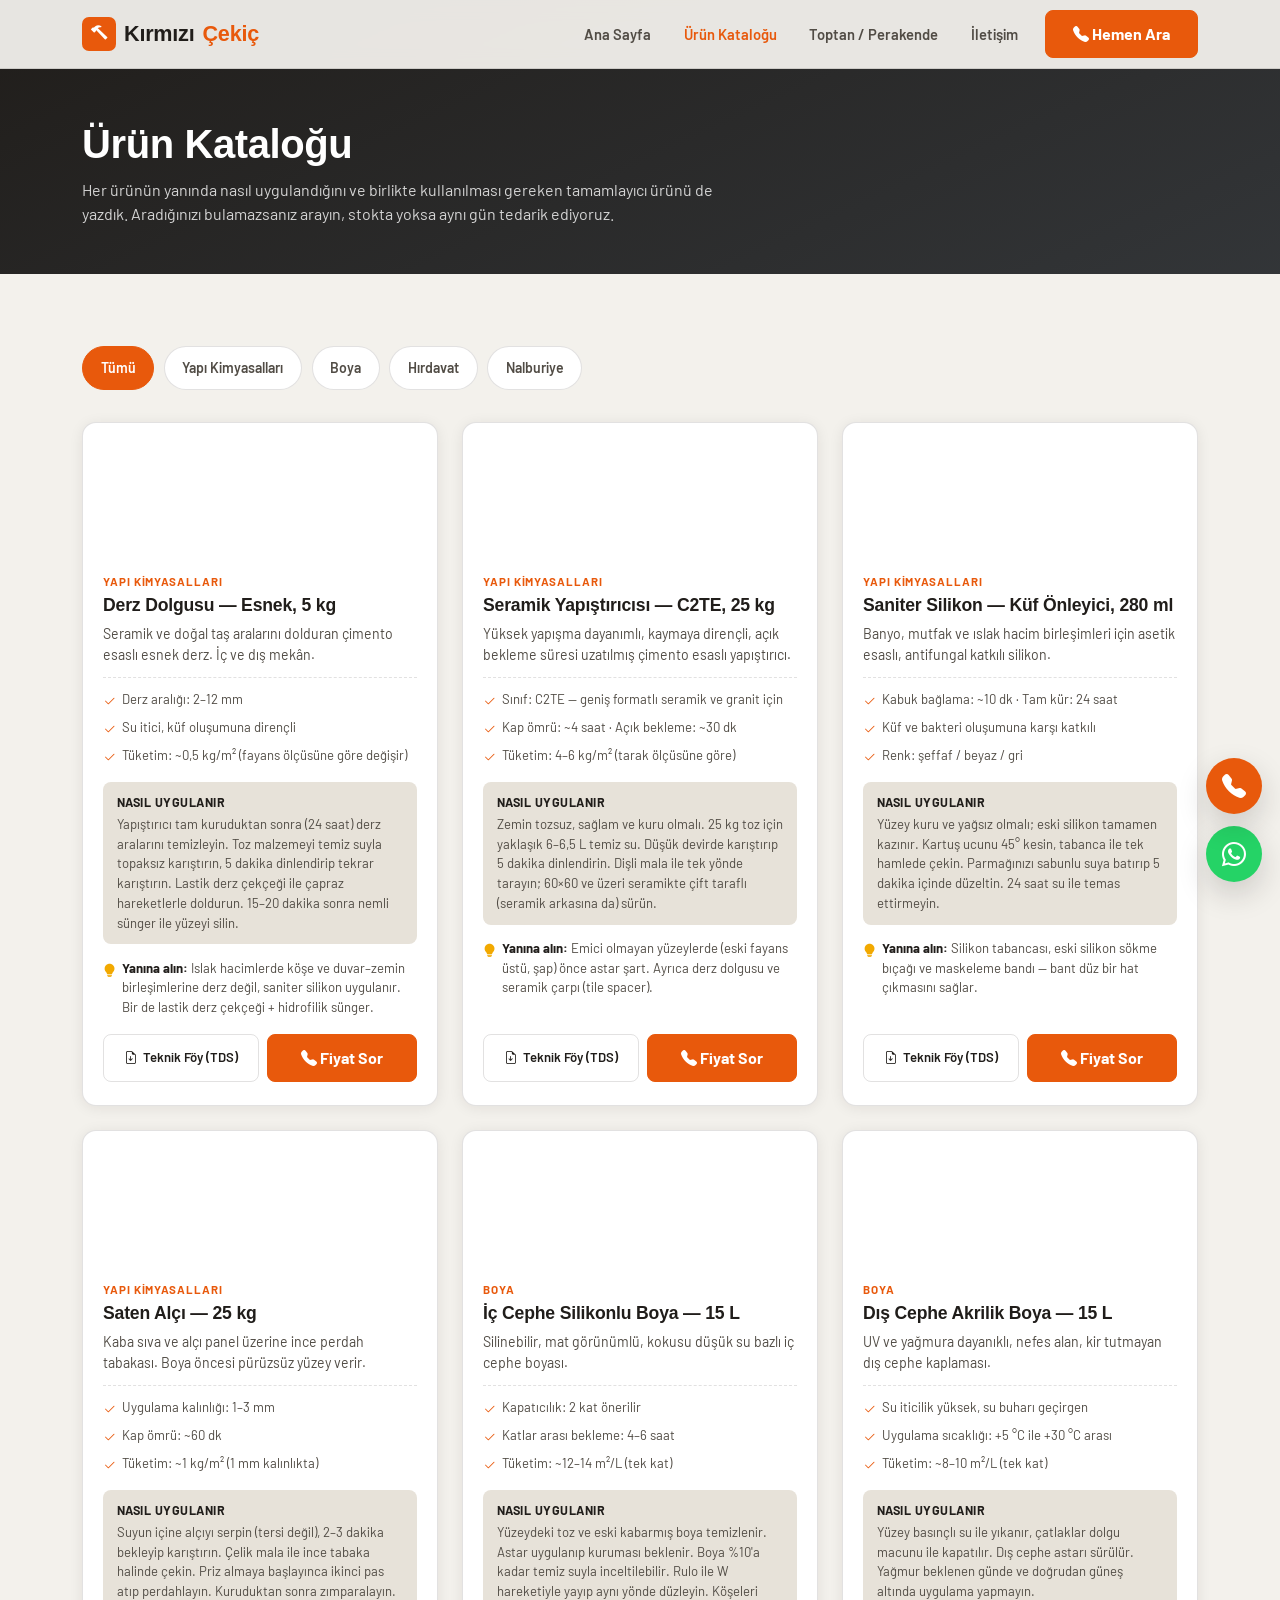
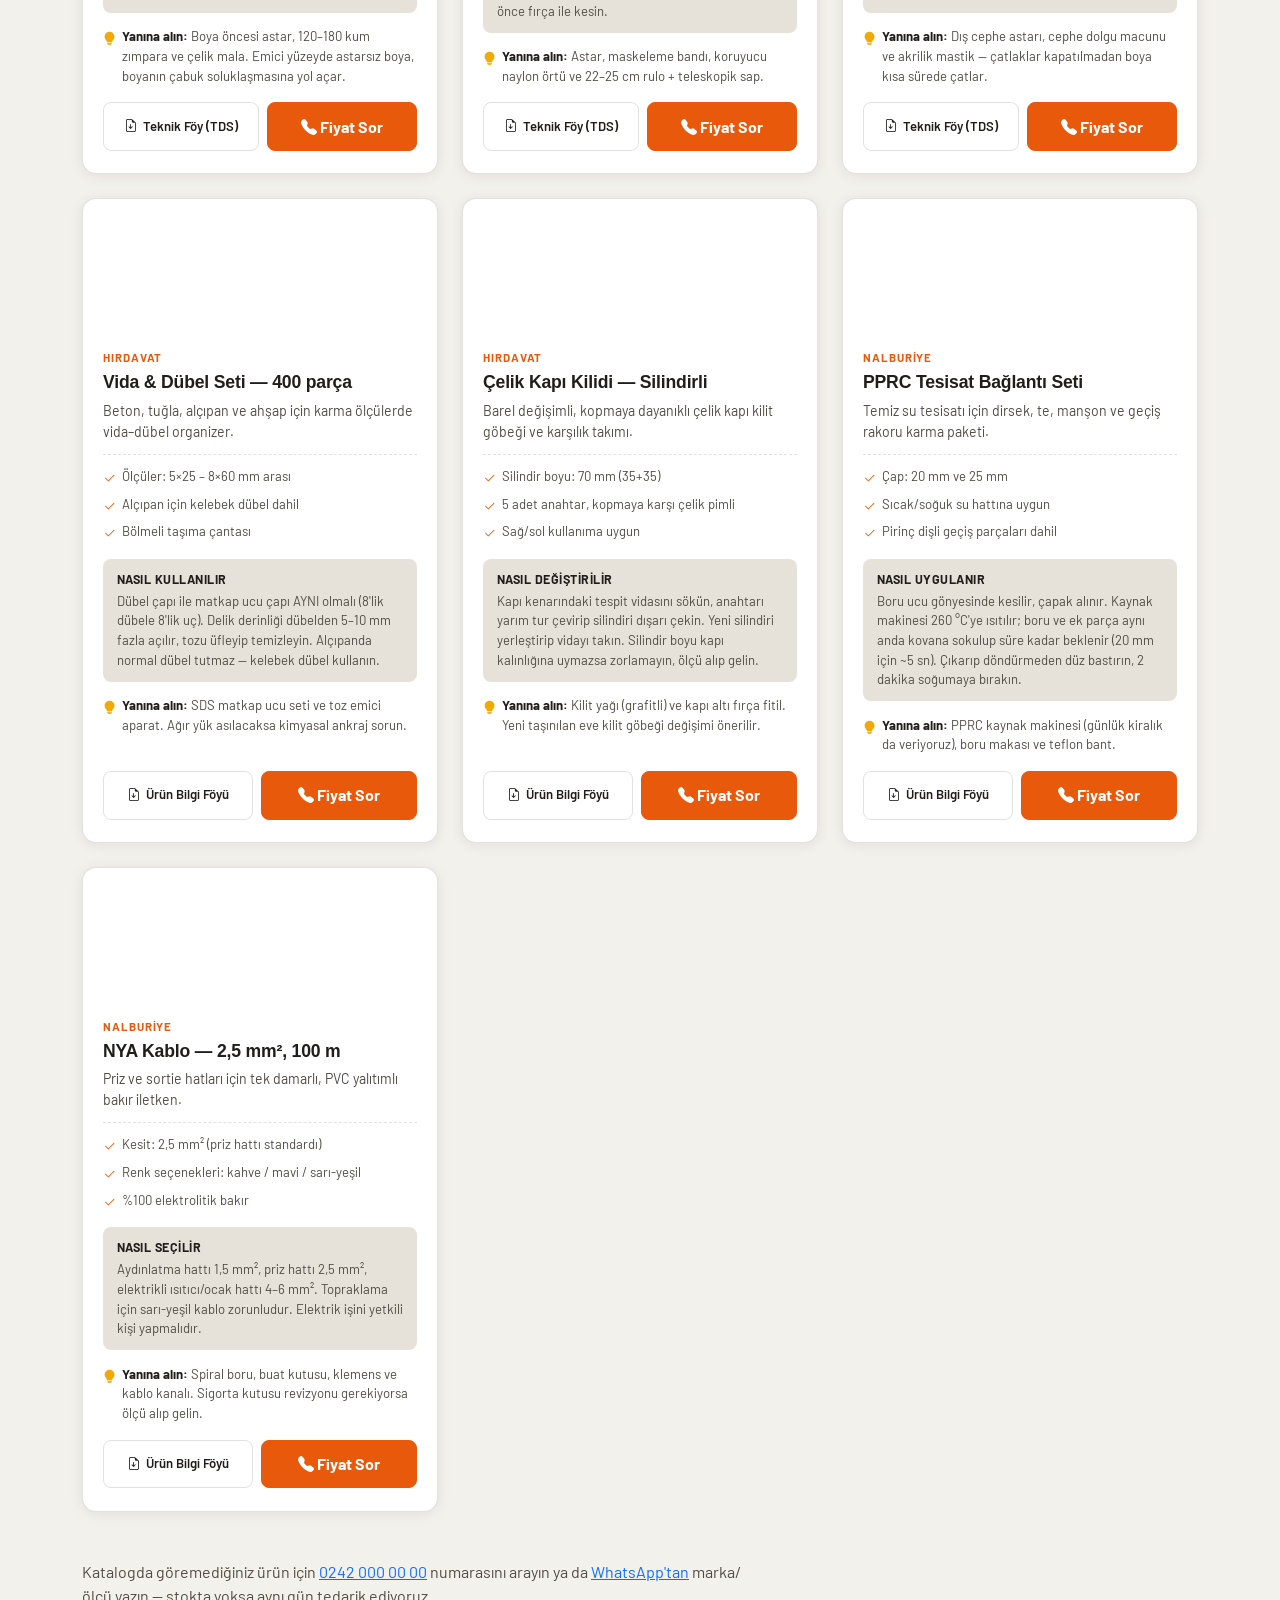
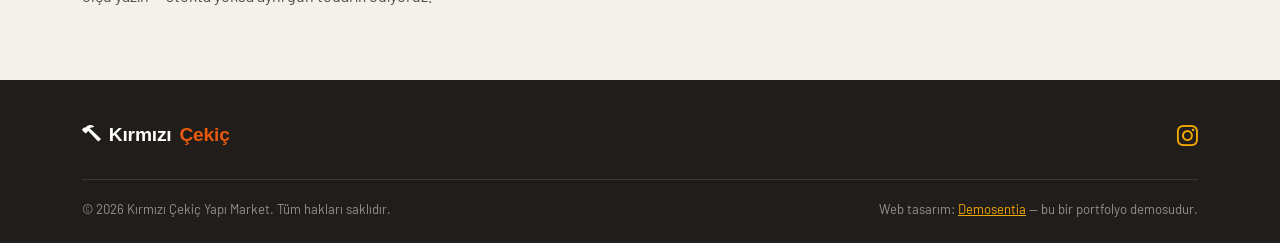
==== commit c64d2d11: "Marka adi duzeltmesi: Demosantia -> Demosentia Gercek alan adi demosentia.com (Cloudflare uzerinden " ====
--- a/urunler.html
+++ b/urunler.html
@@ -18,13 +18,13 @@
   <meta property="og:site_name" content="Kırmızı Çekiç Yapı Market" />
   <meta property="og:title" content="Ürün Kataloğu | Kırmızı Çekiç Yapı Market" />
   <meta property="og:description" content="Yapı kimyasalları, boya, hırdavat ve nalburiye. Kullanım talimatlı ürün kataloğu." />
-  <meta property="og:image" content="https://regular07.github.io/demo-yapimalzeme/assets/img/hero.jpg" />
+  <meta property="og:image" content="https://regular07.github.io/demo-yapimalzeme/assets/img/og.jpg" />
   <meta property="og:url" content="https://regular07.github.io/demo-yapimalzeme/urunler.html" />
   <meta property="og:locale" content="tr_TR" />
   <meta name="twitter:card" content="summary_large_image" />
   <meta name="twitter:title" content="Ürün Kataloğu | Kırmızı Çekiç Yapı Market" />
   <meta name="twitter:description" content="Kullanım talimatlı yapı malzemesi kataloğu." />
-  <meta name="twitter:image" content="https://regular07.github.io/demo-yapimalzeme/assets/img/hero.jpg" />
+  <meta name="twitter:image" content="https://regular07.github.io/demo-yapimalzeme/assets/img/og.jpg" />
 
   <link rel="icon" href="data:image/svg+xml,%3Csvg xmlns='http://www.w3.org/2000/svg' viewBox='0 0 100 100'%3E%3Crect width='100' height='100' rx='20' fill='%23201d1a'/%3E%3Ctext x='50' y='68' font-size='54' text-anchor='middle' fill='%23e8590c' font-family='Georgia,serif'%3EK%3C/text%3E%3C/svg%3E" />
 
@@ -359,7 +359,7 @@
       </div>
       <div class="footer-bottom">
         <span>© 2026 Kırmızı Çekiç Yapı Market. Tüm hakları saklıdır.</span>
-        <span>Web tasarım: <a href="#" style="color: var(--yellow);">Demosantia</a> — bu bir portfolyo demosudur.</span>
+        <span>Web tasarım: <a href="https://regular07.github.io/demosantia/" target="_blank" rel="noopener" style="color: var(--yellow);">Demosentia</a> — bu bir portfolyo demosudur.</span>
       </div>
     </div>
   </footer>
